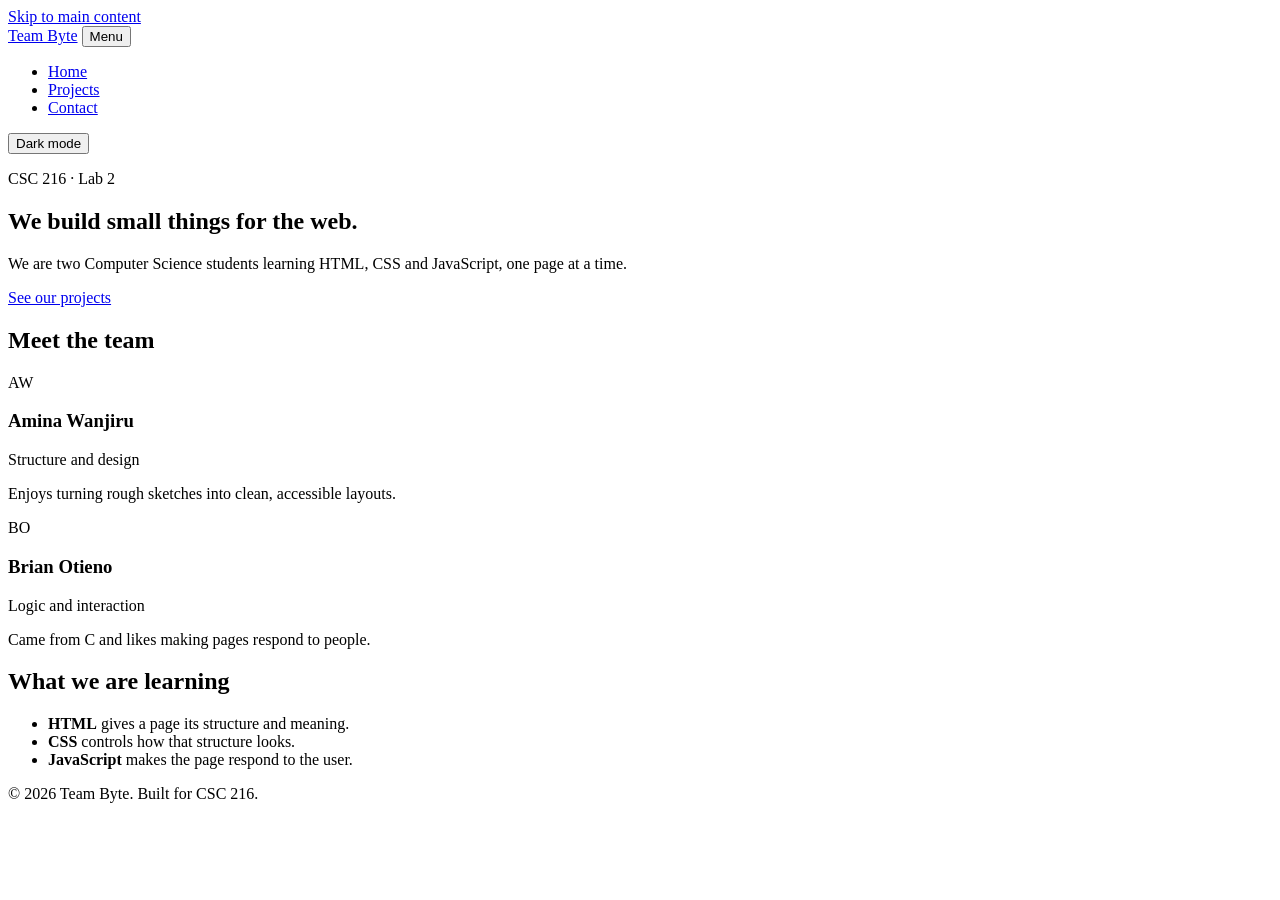
==== index.html @ 1d16ba82 "add hompage structure Co-authored-by:margaretsanchez-jpg <margaretsanchez684@gmail.com>" ====
<!doctype html>
<html lang="en">
  <head>
    <meta charset="UTF-8" />
    <meta name="viewport" content="width=device-width, initial-scale=1.0" />
    <meta
      name="description"
      content="Team Byte: a CSC 216 web development pair."
    />
    <title>Home | Team Byte</title>
    <link rel="stylesheet" href="css/styles.css" />
  <script src="js/script.js" defer></script>
</head>
<body>
  <a class="skip-link" href="#main">Skip to main content</a>

  <header class="site-header">
    <div class="container header-inner">
      <a class="logo" href="index.html">Team Byte</a>
      <button class="nav-toggle" type="button" aria-expanded="false" aria-controls="site-nav">Menu</button>
      <nav id="site-nav" class="site-nav" aria-label="Main">
        <ul>
          <li><a href="index.html" aria-current="page">Home</a></li>
          <li><a href="projects.html">Projects</a></li>
          <li><a href="contact.html">Contact</a></li>
        </ul>
      </nav>
      <button class="theme-toggle" type="button" aria-pressed="false">Dark mode</button>
    </div>
  </header>

  <main id="main">
    <section class="hero">
      <div class="container">
        <p class="eyebrow">CSC 216 · Lab 2</p>
        <h1>We build small things for the web.</h1>
        <p class="lead">We are two Computer Science students learning HTML, CSS and JavaScript, one page at a time.</p>
        <a class="button" href="projects.html">See our projects</a>
      </div>
    </section>

    <section class="container section" aria-labelledby="team-heading">
      <h2 id="team-heading">Meet the team</h2>
      <div class="team-grid">
        <article class="card">
          <div class="avatar" aria-hidden="true">AW</div>
          <h3>Amina Wanjiru</h3>
          <p class="role">Structure and design</p>
          <p>Enjoys turning rough sketches into clean, accessible layouts.</p>
        </article>
        <article class="card">
          <div class="avatar" aria-hidden="true">BO</div>
          <h3>Brian Otieno</h3>
          <p class="role">Logic and interaction</p>
          <p>Came from C and likes making pages respond to people.</p>
        </article>
      </div>
    </section>

    <section class="container section" aria-labelledby="learning-heading">
      <h2 id="learning-heading">What we are learning</h2>
      <ul class="skill-list">
        <li><strong>HTML</strong> gives a page its structure and meaning.</li>
        <li><strong>CSS</strong> controls how that structure looks.</li>
        <li><strong>JavaScript</strong> makes the page respond to the user.</li>
      </ul>
    </section>
  </main>

  <footer class="site-footer">
    <div class="container">
      <p>© <span id="year">2026</span> Team Byte. Built for CSC 216.</p>
    </div>
  </footer>
</div>
</body>
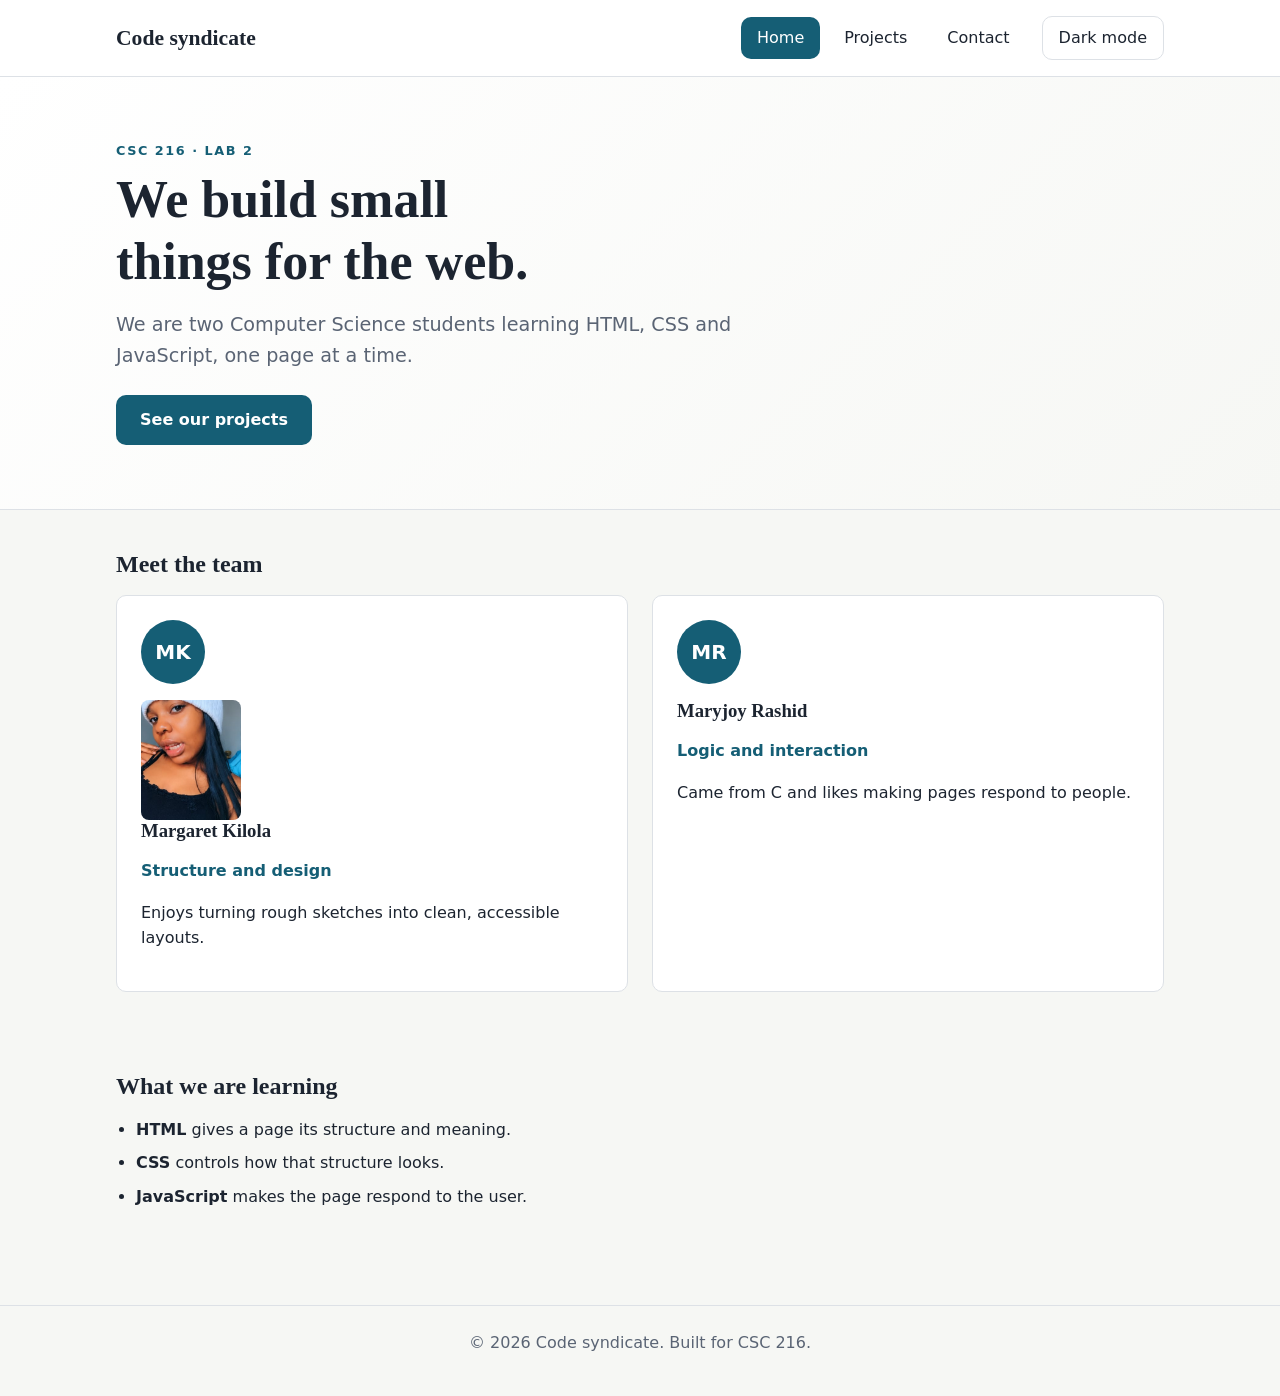
==== commit eebf2459: "complete the work co-authored-by: mariejoeystar <maryjoyrashid@gmail.com>" ====
--- a/index.html
+++ b/index.html
@@ -5,9 +5,9 @@
     <meta name="viewport" content="width=device-width, initial-scale=1.0" />
     <meta
       name="description"
-      content="Team Byte: a CSC 216 web development pair."
+      content="Code syndicate: a CSC 216 web development pair."
     />
-    <title>Home | Team Byte</title>
+    <title>Home | Code syndicate</title>
     <link rel="stylesheet" href="css/styles.css" />
   <script src="js/script.js" defer></script>
 </head>
@@ -16,7 +16,7 @@
 
   <header class="site-header">
     <div class="container header-inner">
-      <a class="logo" href="index.html">Team Byte</a>
+      <a class="logo" href="index.html">Code syndicate</a>
       <button class="nav-toggle" type="button" aria-expanded="false" aria-controls="site-nav">Menu</button>
       <nav id="site-nav" class="site-nav" aria-label="Main">
         <ul>
@@ -43,14 +43,15 @@
       <h2 id="team-heading">Meet the team</h2>
       <div class="team-grid">
         <article class="card">
-          <div class="avatar" aria-hidden="true">AW</div>
-          <h3>Amina Wanjiru</h3>
+          <div class="avatar" aria-hidden="true">MK</div>
+          <img src="images/partnerA.jpeg" alt="My profile photo">
+          <h3>Margaret Kilola</h3>
           <p class="role">Structure and design</p>
           <p>Enjoys turning rough sketches into clean, accessible layouts.</p>
         </article>
         <article class="card">
-          <div class="avatar" aria-hidden="true">BO</div>
-          <h3>Brian Otieno</h3>
+          <div class="avatar" aria-hidden="true">MR</div>
+          <h3>Maryjoy Rashid</h3>
           <p class="role">Logic and interaction</p>
           <p>Came from C and likes making pages respond to people.</p>
         </article>
@@ -69,7 +70,7 @@
 
   <footer class="site-footer">
     <div class="container">
-      <p>© <span id="year">2026</span> Team Byte. Built for CSC 216.</p>
+      <p>© <span id="year">2026</span> Code syndicate. Built for CSC 216.</p>
     </div>
   </footer>
 </div>
--- a/css/styles.css
+++ b/css/styles.css
@@ -0,0 +1,430 @@
+/* =====================================================
+   Team website stylesheet (CSC 216, Lab 2)
+   One file styles every page on the site.
+   ===================================================== */
+
+/* ---------- 1. Design tokens ---------- */
+:root {
+  --color-bg: #f6f7f4;
+  --color-surface: #ffffff;
+  --color-text: #1c2430;
+  --color-muted: #5a6474;
+  --color-primary: #155e75;
+  --color-primary-dark: #0c4a6e;
+  --color-on-primary: #ffffff;
+  --color-border: #dde1e6;
+  --color-error: #b3261e;
+  --color-success: #1e7b3a;
+
+  --font-body: system-ui, -apple-system, "Segoe UI", Roboto, Arial, sans-serif;
+  --font-heading: Georgia, "Times New Roman", serif;
+
+  --space-1: 0.5rem;
+  --space-2: 1rem;
+  --space-3: 1.5rem;
+  --space-4: 2.5rem;
+  --space-5: 4rem;
+
+  --radius: 10px;
+  --max-width: 1080px;
+}
+
+body.dark {
+  --color-bg: #11161d;
+  --color-surface: #1a212b;
+  --color-text: #e7ebf0;
+  --color-muted: #a2abb9;
+  --color-primary: #67e8d2;
+  --color-primary-dark: #99f6e4;
+  --color-on-primary: #0b1f1f;
+  --color-border: #2b3340;
+  --color-error: #ff8a80;
+  --color-success: #7ddc97;
+  color-scheme: dark;
+}
+/* ---------- 2. Base and reset ---------- */
+*,
+*::before,
+*::after {
+  box-sizing: border-box;
+}
+
+body {
+  margin: 0;
+  font-family: var(--font-body);
+  font-size: 1rem;
+  line-height: 1.6;
+  color: var(--color-text);
+  background-color: var(--color-bg);
+  transition:
+    background-color 0.3s ease,
+    color 0.3s ease;
+}
+
+h1,
+h2,
+h3 {
+  font-family: var(--font-heading);
+  line-height: 1.2;
+  margin: 0 0 var(--space-2);
+}
+
+p {
+  margin: 0 0 var(--space-2);
+}
+
+a {
+  color: var(--color-primary);
+}
+
+a:hover {
+  color: var(--color-primary-dark);
+}
+
+img {
+  max-width: 100%;
+  display: block;
+}
+
+:focus-visible {
+  outline: 3px solid var(--color-primary);
+  outline-offset: 3px;
+}
+/* ---------- 3. Layout helpers ---------- */
+.container {
+  width: 100%;
+  max-width: var(--max-width);
+  margin-inline: auto;
+  padding-inline: var(--space-2);
+}
+
+.section {
+  padding-block: var(--space-4);
+}
+
+.skip-link {
+  position: absolute;
+  top: -4rem;
+  left: var(--space-2);
+  z-index: 100;
+  padding: var(--space-1) var(--space-2);
+  border-radius: var(--radius);
+  background-color: var(--color-primary);
+  color: var(--color-on-primary);
+}
+
+.skip-link:focus {
+  top: var(--space-2);
+}
+/* ---------- 4. Header and navigation ---------- */
+.site-header {
+  position: sticky;
+  top: 0;
+  z-index: 10;
+  background-color: var(--color-surface);
+  border-bottom: 1px solid var(--color-border);
+}
+
+.header-inner {
+  display: flex;
+  flex-wrap: wrap;
+  align-items: center;
+  gap: var(--space-2);
+  padding-block: var(--space-2);
+}
+
+.logo {
+  margin-right: auto;
+  font-family: var(--font-heading);
+  font-size: 1.35rem;
+  font-weight: 700;
+  color: var(--color-text);
+  text-decoration: none;
+}
+
+.site-nav ul {
+  display: flex;
+  gap: var(--space-1);
+  margin: 0;
+  padding: 0;
+  list-style: none;
+}
+
+.site-nav a {
+  display: block;
+  padding: var(--space-1) var(--space-2);
+  border-radius: var(--radius);
+  color: var(--color-text);
+  font-weight: 500;
+  text-decoration: none;
+}
+
+.site-nav a:hover {
+  background-color: var(--color-bg);
+}
+
+.site-nav a[aria-current="page"] {
+  background-color: var(--color-primary);
+  color: var(--color-on-primary);
+}
+
+.nav-toggle,
+.theme-toggle {
+  padding: var(--space-1) var(--space-2);
+  border: 1px solid var(--color-border);
+  border-radius: var(--radius);
+  background-color: transparent;
+  color: var(--color-text);
+  font: inherit;
+  cursor: pointer;
+}
+
+.theme-toggle[aria-pressed="true"] {
+  border-color: var(--color-primary);
+  color: var(--color-primary);
+}
+
+.nav-toggle {
+  display: none;
+}
+
+/*IMAGES*/
+.card img {
+  width: 100px;
+  height: 120px;
+  object-fit: cover;
+  object-position: center 20%;
+  border-radius: 8px;
+}
+/* ---------- 5. Buttons and hero ---------- */
+.button {
+  display: inline-block;
+  padding: 0.75rem 1.5rem;
+  border: none;
+  border-radius: var(--radius);
+  background-color: var(--color-primary);
+  color: var(--color-on-primary);
+  font: inherit;
+  font-weight: 600;
+  text-decoration: none;
+  cursor: pointer;
+  transition:
+    background-color 0.2s ease,
+    transform 0.2s ease;
+}
+
+.button:hover {
+  background-color: var(--color-primary-dark);
+  color: var(--color-on-primary);
+  transform: translateY(-2px);
+}
+
+.hero {
+  padding-block: var(--space-5);
+  background: linear-gradient(135deg, var(--color-surface), var(--color-bg));
+  border-bottom: 1px solid var(--color-border);
+}
+
+.hero h1 {
+  max-width: 18ch;
+  font-size: clamp(2rem, 5vw, 3.25rem);
+}
+
+.eyebrow {
+  margin-bottom: var(--space-1);
+  color: var(--color-primary);
+  font-size: 0.8rem;
+  font-weight: 700;
+  letter-spacing: 0.12em;
+  text-transform: uppercase;
+}
+
+.lead {
+  max-width: 55ch;
+  margin-bottom: var(--space-3);
+  color: var(--color-muted);
+  font-size: 1.2rem;
+}
+
+.page-header {
+  padding-block: var(--space-4) var(--space-2);
+}
+/* ---------- 6. Cards and grids ---------- */
+.team-grid,
+.project-grid {
+  display: grid;
+  grid-template-columns: repeat(auto-fit, minmax(260px, 1fr));
+  gap: var(--space-3);
+}
+
+.card {
+  padding: var(--space-3);
+  border: 1px solid var(--color-border);
+  border-radius: var(--radius);
+  background-color: var(--color-surface);
+}
+
+.avatar {
+  display: grid;
+  place-items: center;
+  width: 64px;
+  height: 64px;
+  margin-bottom: var(--space-2);
+  border-radius: 50%;
+  background-color: var(--color-primary);
+  color: var(--color-on-primary);
+  font-size: 1.25rem;
+  font-weight: 700;
+}
+
+.role {
+  color: var(--color-primary);
+  font-weight: 600;
+}
+
+.skill-list {
+  padding-left: 1.25rem;
+}
+
+.skill-list li {
+  margin-bottom: var(--space-1);
+}
+/* ---------- 7. Projects page ---------- */
+.filters {
+  display: flex;
+  flex-wrap: wrap;
+  gap: var(--space-1);
+  margin-bottom: var(--space-2);
+}
+
+.filter-btn {
+  padding: 0.4rem 1rem;
+  border: 1px solid var(--color-border);
+  border-radius: 999px;
+  background-color: var(--color-surface);
+  color: var(--color-text);
+  font: inherit;
+  cursor: pointer;
+}
+
+.filter-btn[aria-pressed="true"] {
+  border-color: var(--color-primary);
+  background-color: var(--color-primary);
+  color: var(--color-on-primary);
+}
+
+.project-count {
+  color: var(--color-muted);
+}
+
+.tag {
+  display: inline-block;
+  margin-bottom: var(--space-1);
+  color: var(--color-primary);
+  font-size: 0.75rem;
+  font-weight: 700;
+  letter-spacing: 0.06em;
+  text-transform: uppercase;
+}
+
+/* ---------- 8. Contact form ---------- */
+.contact-form {
+  max-width: 560px;
+  padding-bottom: var(--space-4);
+}
+
+.field {
+  margin-bottom: var(--space-3);
+}
+
+label {
+  display: block;
+  margin-bottom: 0.35rem;
+  font-weight: 600;
+}
+
+input,
+select,
+textarea {
+  width: 100%;
+  padding: 0.65rem 0.8rem;
+  border: 1px solid var(--color-border);
+  border-radius: var(--radius);
+  background-color: var(--color-surface);
+  color: var(--color-text);
+  font: inherit;
+}
+
+input:focus,
+select:focus,
+textarea:focus {
+  border-color: var(--color-primary);
+}
+
+input[aria-invalid="true"],
+textarea[aria-invalid="true"] {
+  border-color: var(--color-error);
+}
+
+.hint,
+.error {
+  margin: 0.35rem 0 0;
+  font-size: 0.9rem;
+}
+
+.hint {
+  color: var(--color-muted);
+}
+
+.error {
+  min-height: 1.4em;
+  color: var(--color-error);
+}
+
+.form-status {
+  margin-top: var(--space-2);
+  color: var(--color-success);
+  font-weight: 600;
+}
+/* ---------- 9. Footer ---------- */
+.site-footer {
+  margin-top: var(--space-4);
+  padding-block: var(--space-3);
+  border-top: 1px solid var(--color-border);
+  color: var(--color-muted);
+  text-align: center;
+}
+
+/* ---------- 10. Small screens ---------- */
+@media (max-width: 700px) {
+  .nav-toggle {
+    display: inline-block;
+  }
+
+  .site-nav {
+    display: none;
+    order: 3;
+    width: 100%;
+  }
+
+  .site-nav.open {
+    display: block;
+  }
+
+  .site-nav ul {
+    flex-direction: column;
+  }
+
+  .section {
+    padding-block: var(--space-3);
+  }
+}
+
+/* ---------- 11. Respect reduced-motion preferences ---------- */
+@media (prefers-reduced-motion: reduce) {
+  *,
+  *::before,
+  *::after {
+    transition: none !important;
+  }
+}
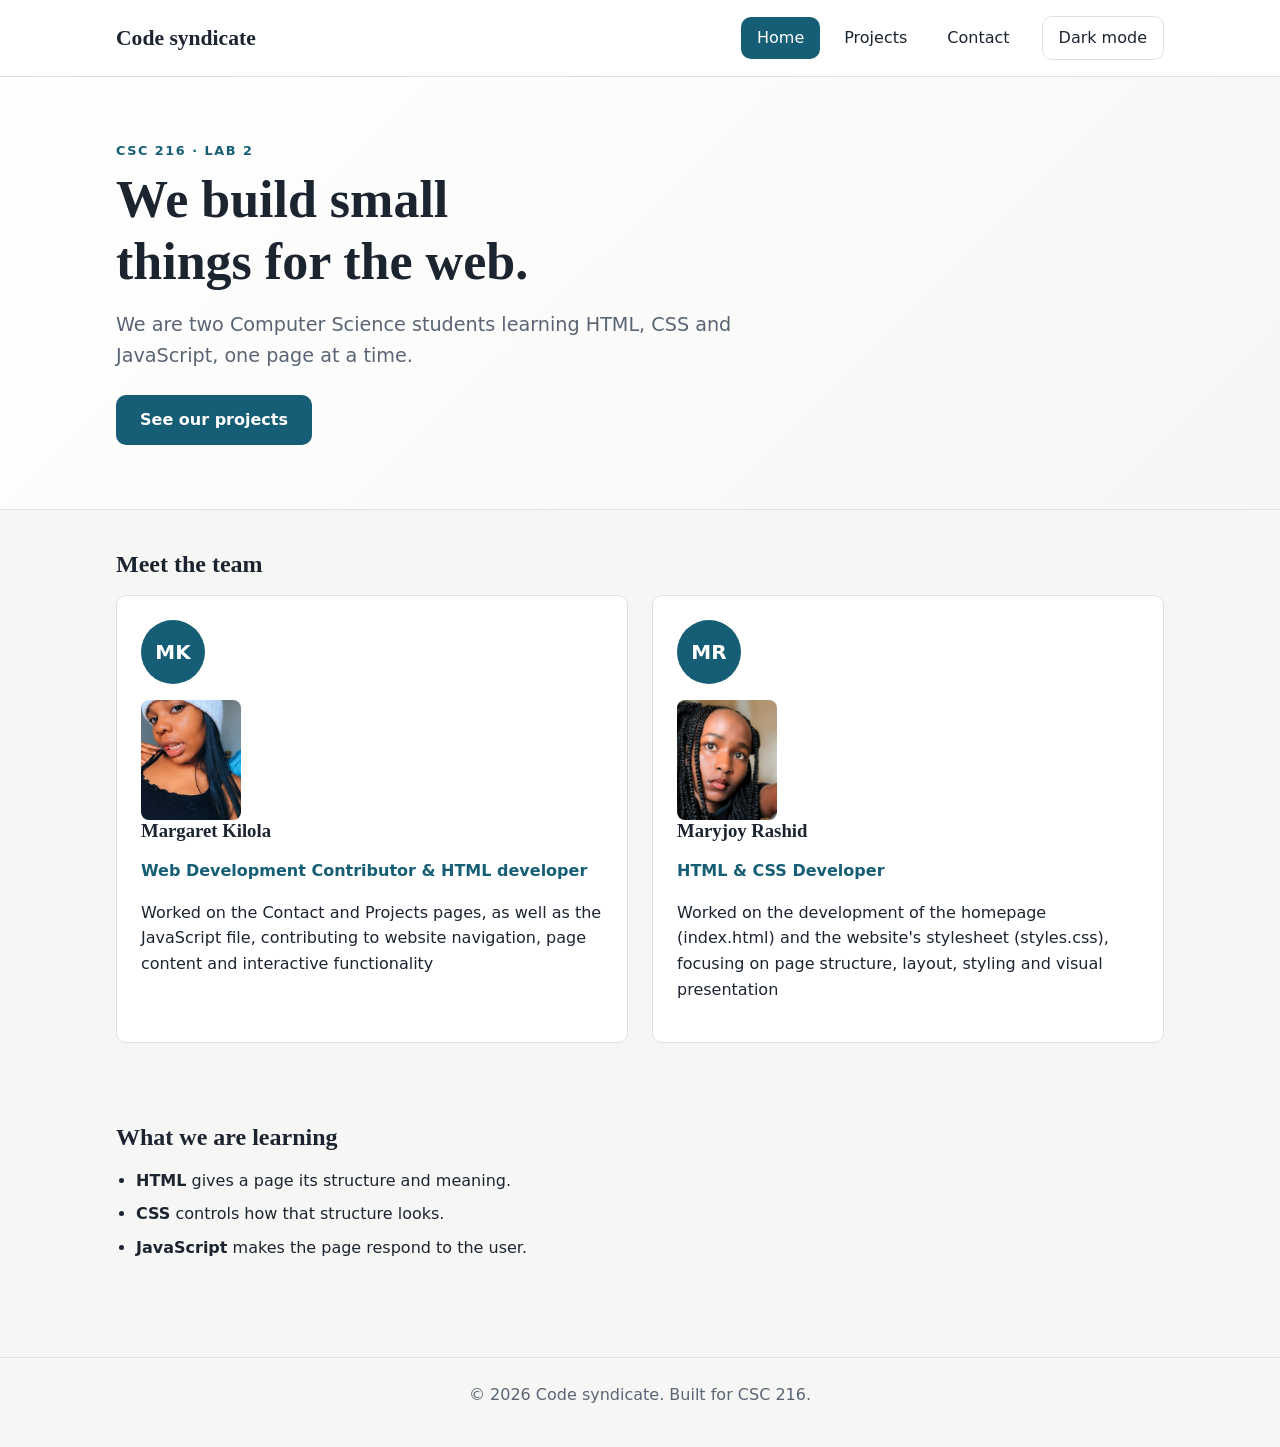
==== commit e030e16c: "git add . git commit -m "Update website content"" ====
--- a/index.html
+++ b/index.html
@@ -44,16 +44,17 @@
       <div class="team-grid">
         <article class="card">
           <div class="avatar" aria-hidden="true">MK</div>
-          <img src="images/partnerA.jpeg" alt="My profile photo">
+          <img src="images/partnerA.jpeg" alt="Portrait of Margaret Kilola">
           <h3>Margaret Kilola</h3>
-          <p class="role">Structure and design</p>
-          <p>Enjoys turning rough sketches into clean, accessible layouts.</p>
+          <p class="role">Web Development Contributor & HTML developer</p>
+          <p>Worked on the Contact and Projects pages, as well as the JavaScript file, contributing to website navigation, page content and interactive functionality</p>
         </article>
         <article class="card">
-          <div class="avatar" aria-hidden="true">MR</div>
+           <div class="avatar" aria-hidden="true">MR</div>
+           <img src="images/partnerB.jpeg" alt="Portrait of Maryjoy Rashid">
           <h3>Maryjoy Rashid</h3>
-          <p class="role">Logic and interaction</p>
-          <p>Came from C and likes making pages respond to people.</p>
+          <p class="role">HTML & CSS Developer</p>
+          <p>Worked on the development of the homepage (index.html) and the website's stylesheet (styles.css), focusing on page structure, layout, styling and visual presentation</p>
         </article>
       </div>
     </section>
--- a/css/styles.css
+++ b/css/styles.css
@@ -34,9 +34,8 @@
   --color-surface: #1a212b;
   --color-text: #e7ebf0;
   --color-muted: #a2abb9;
-  --color-primary: #67e8d2;
-  --color-primary-dark: #99f6e4;
-  --color-on-primary: #0b1f1f;
+  --color-primary: #67e8d2 --color-primary-dark: #99f6e4
+    --color-on-primary: #0b1f1f;
   --color-border: #2b3340;
   --color-error: #ff8a80;
   --color-success: #7ddc97;
@@ -188,7 +187,7 @@
   display: none;
 }
 
-/*IMAGES*/
+/*images*/
 .card img {
   width: 100px;
   height: 120px;
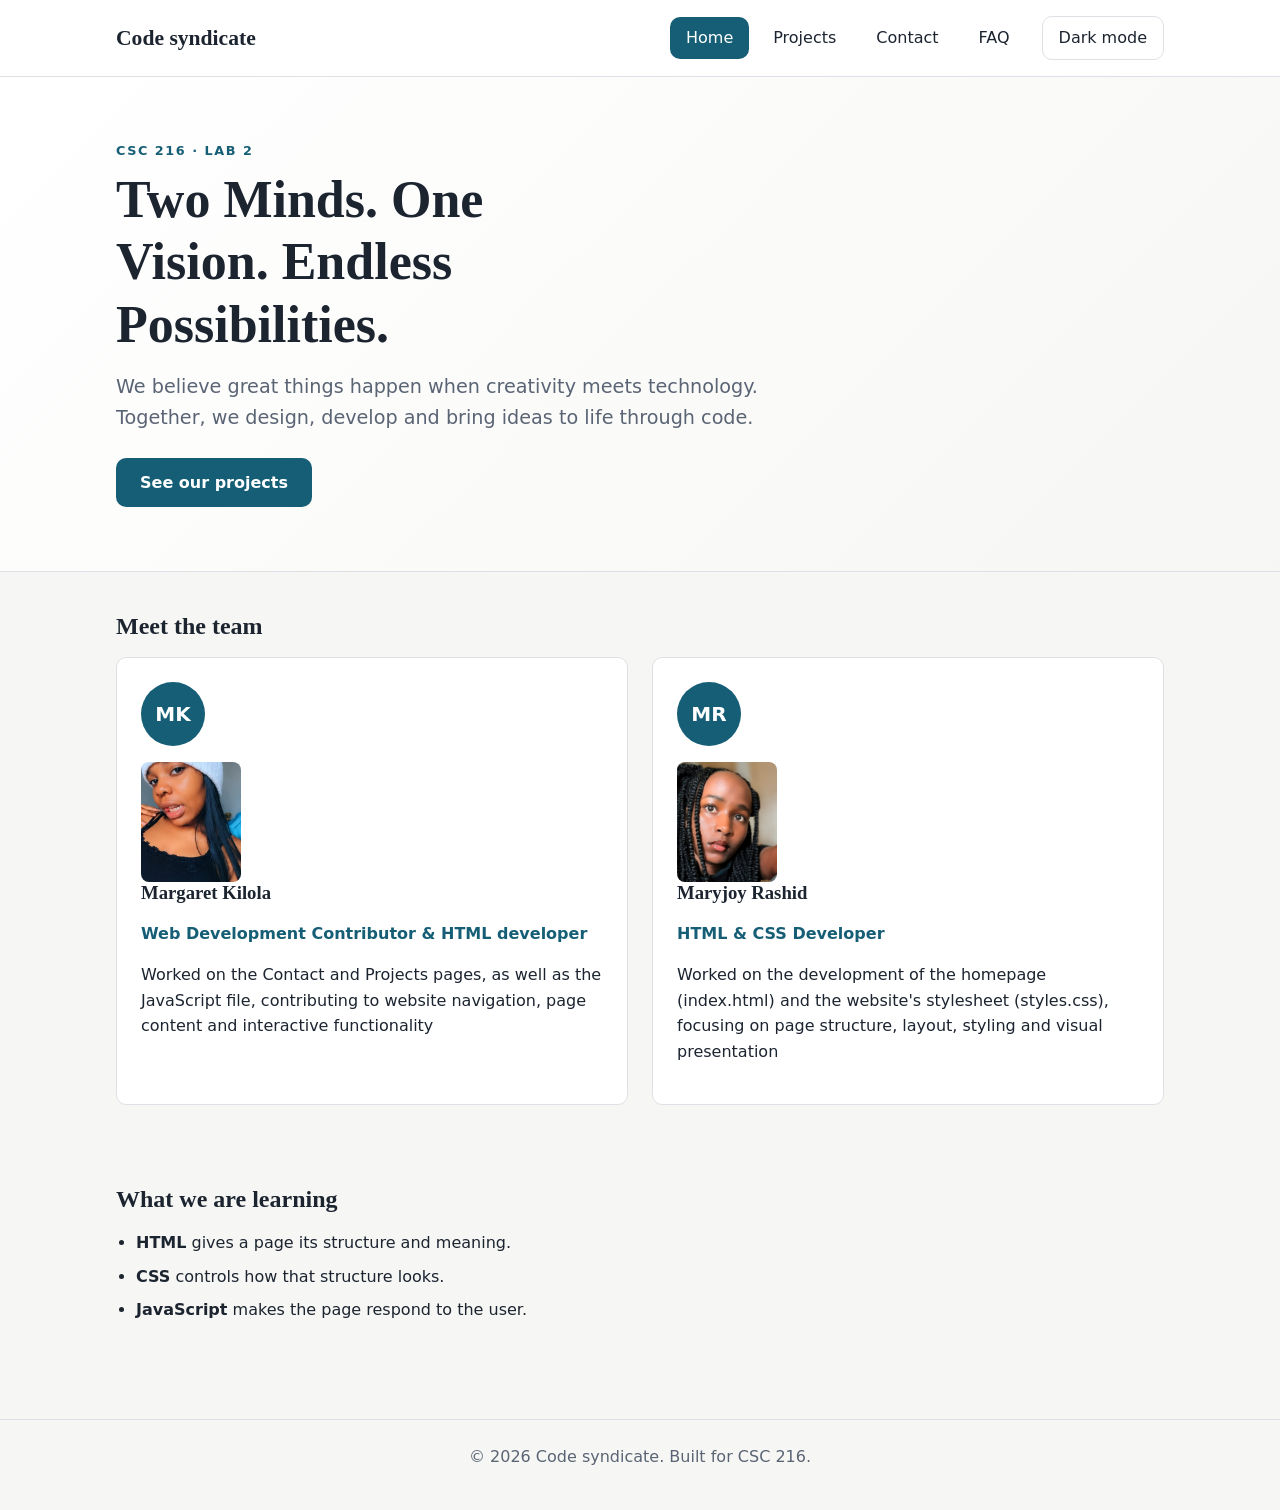
==== commit 650b222b: "git add . git commit -m "added faq.html and updated index.html,contact.html,projects.html to include" ====
--- a/index.html
+++ b/index.html
@@ -23,6 +23,7 @@
           <li><a href="index.html" aria-current="page">Home</a></li>
           <li><a href="projects.html">Projects</a></li>
           <li><a href="contact.html">Contact</a></li>
+          <li><a href="faq.html">FAQ</a></li>
         </ul>
       </nav>
       <button class="theme-toggle" type="button" aria-pressed="false">Dark mode</button>
@@ -33,8 +34,8 @@
     <section class="hero">
       <div class="container">
         <p class="eyebrow">CSC 216 · Lab 2</p>
-        <h1>We build small things for the web.</h1>
-        <p class="lead">We are two Computer Science students learning HTML, CSS and JavaScript, one page at a time.</p>
+        <h1>Two Minds. One Vision. Endless Possibilities.</h1>
+        <p class="lead">We believe great things happen when creativity meets technology. Together, we design, develop and bring ideas to life through code.</p>
         <a class="button" href="projects.html">See our projects</a>
       </div>
     </section>
